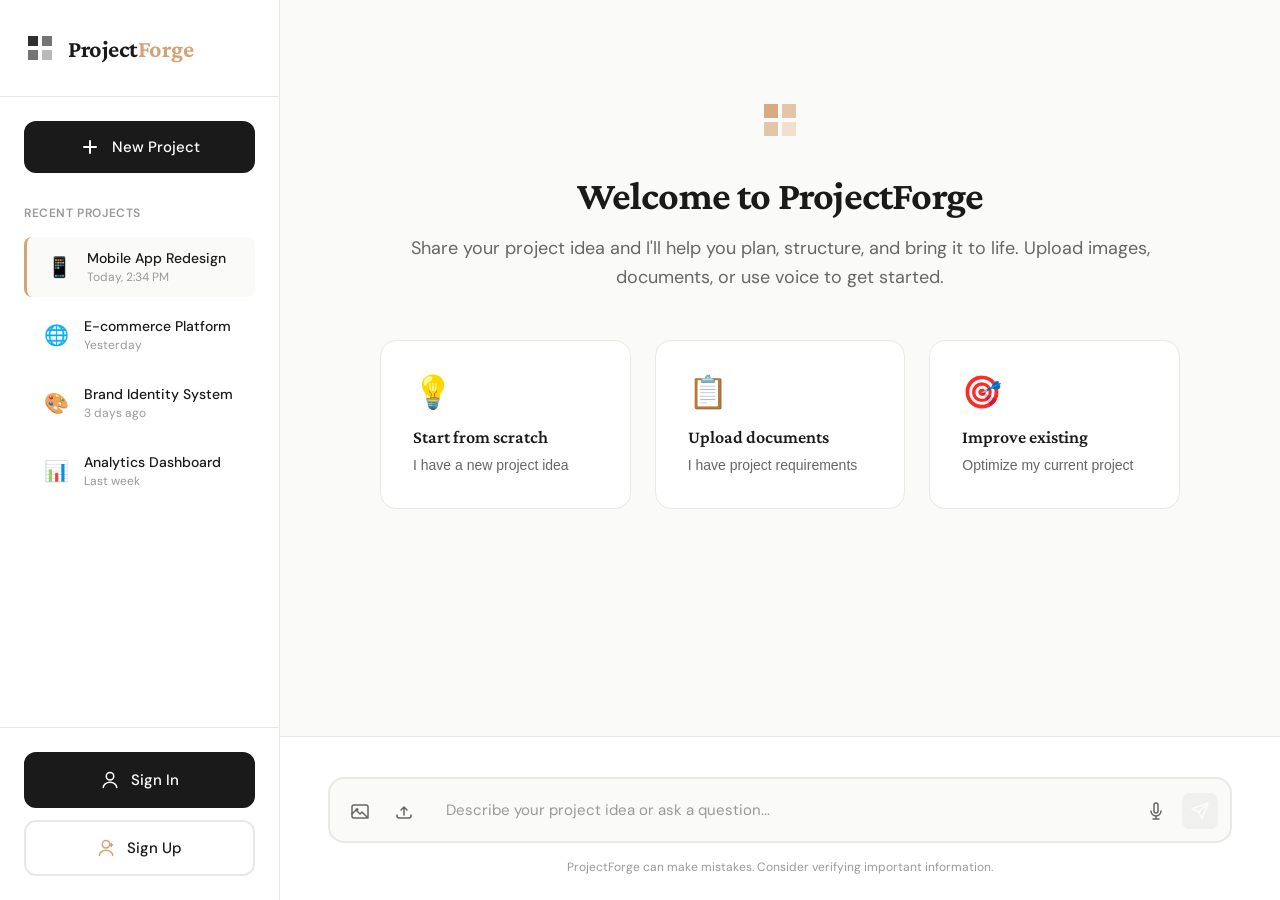
==== ui/index.html @ d743954e "Add files via upload" ====
<!DOCTYPE html>
<html lang="en">
<head>
    <meta charset="UTF-8">
    <meta name="viewport" content="width=device-width, initial-scale=1.0">
    <title>Project Forge - AI Project Manager</title>
    <link rel="stylesheet" href="styles.css">
    <link rel="preconnect" href="https://fonts.googleapis.com">
    <link rel="preconnect" href="https://fonts.gstatic.com" crossorigin>
    <link href="https://fonts.googleapis.com/css2?family=Crimson+Pro:wght@400;600;700&family=DM+Sans:wght@400;500;700&display=swap" rel="stylesheet">
</head>
<body>
    <div class="app-container">
        <!-- Sidebar -->
        <aside class="sidebar">
            <div class="sidebar-header">
                <div class="logo">
                    <svg width="32" height="32" viewBox="0 0 32 32" fill="none">
                        <rect x="4" y="4" width="10" height="10" fill="currentColor" opacity="0.9"/>
                        <rect x="18" y="4" width="10" height="10" fill="currentColor" opacity="0.6"/>
                        <rect x="4" y="18" width="10" height="10" fill="currentColor" opacity="0.6"/>
                        <rect x="18" y="18" width="10" height="10" fill="currentColor" opacity="0.3"/>
                    </svg>
                    <h1>Project<span>Forge</span></h1>
                </div>
            </div>

            <div class="sidebar-content">
                <button class="new-project-btn">
                    <svg width="20" height="20" viewBox="0 0 20 20" fill="none">
                        <path d="M10 4V16M4 10H16" stroke="currentColor" stroke-width="2" stroke-linecap="round"/>
                    </svg>
                    New Project
                </button>

                <div class="projects-section">
                    <h3 class="section-title">Recent Projects</h3>
                    <div class="project-list">
                        <div class="project-item active">
                            <div class="project-icon">📱</div>
                            <div class="project-info">
                                <div class="project-name">Mobile App Redesign</div>
                                <div class="project-date">Today, 2:34 PM</div>
                            </div>
                        </div>
                        <div class="project-item">
                            <div class="project-icon">🌐</div>
                            <div class="project-info">
                                <div class="project-name">E-commerce Platform</div>
                                <div class="project-date">Yesterday</div>
                            </div>
                        </div>
                        <div class="project-item">
                            <div class="project-icon">🎨</div>
                            <div class="project-info">
                                <div class="project-name">Brand Identity System</div>
                                <div class="project-date">3 days ago</div>
                            </div>
                        </div>
                        <div class="project-item">
                            <div class="project-icon">📊</div>
                            <div class="project-info">
                                <div class="project-name">Analytics Dashboard</div>
                                <div class="project-date">Last week</div>
                            </div>
                        </div>
                    </div>
                </div>
            </div>

            <div class="sidebar-footer">
                <div class="auth-section">
                    <button class="auth-btn signin-btn">
                        <svg width="18" height="18" viewBox="0 0 18 18" fill="none">
                            <path d="M9 9C11.0711 9 12.75 7.32107 12.75 5.25C12.75 3.17893 11.0711 1.5 9 1.5C6.92893 1.5 5.25 3.17893 5.25 5.25C5.25 7.32107 6.92893 9 9 9Z" stroke="currentColor" stroke-width="1.5"/>
                            <path d="M15.75 16.5C15.75 13.6005 12.7279 11.25 9 11.25C5.27208 11.25 2.25 13.6005 2.25 16.5" stroke="currentColor" stroke-width="1.5" stroke-linecap="round"/>
                        </svg>
                        Sign In
                    </button>
                    <button class="auth-btn signup-btn">
                        <svg width="18" height="18" viewBox="0 0 18 18" fill="none">
                            <path d="M9 9C11.0711 9 12.75 7.32107 12.75 5.25C12.75 3.17893 11.0711 1.5 9 1.5C6.92893 1.5 5.25 3.17893 5.25 5.25C5.25 7.32107 6.92893 9 9 9Z" stroke="currentColor" stroke-width="1.5"/>
                            <path d="M15.75 16.5C15.75 13.6005 12.7279 11.25 9 11.25C5.27208 11.25 2.25 13.6005 2.25 16.5" stroke="currentColor" stroke-width="1.5" stroke-linecap="round"/>
                            <path d="M14.25 4.5V7.5M12.75 6H15.75" stroke="currentColor" stroke-width="1.5" stroke-linecap="round"/>
                        </svg>
                        Sign Up
                    </button>
                </div>
            </div>
        </aside>

        <!-- Main Content -->
        <main class="main-content">
            <div class="chat-container">
                <div class="messages-area" id="messagesArea">
                    <!-- Welcome Message -->
                    <div class="welcome-message">
                        <div class="welcome-icon">
                            <svg width="48" height="48" viewBox="0 0 48 48" fill="none">
                                <rect x="8" y="8" width="14" height="14" fill="currentColor" opacity="0.9"/>
                                <rect x="26" y="8" width="14" height="14" fill="currentColor" opacity="0.6"/>
                                <rect x="8" y="26" width="14" height="14" fill="currentColor" opacity="0.6"/>
                                <rect x="26" y="26" width="14" height="14" fill="currentColor" opacity="0.3"/>
                            </svg>
                        </div>
                        <h2>Welcome to ProjectForge</h2>
                        <p>Share your project idea and I'll help you plan, structure, and bring it to life. Upload images, documents, or use voice to get started.</p>
                        
                        <div class="quick-actions">
                            <button class="quick-action-card">
                                <div class="qa-icon">💡</div>
                                <div class="qa-title">Start from scratch</div>
                                <div class="qa-desc">I have a new project idea</div>
                            </button>
                            <button class="quick-action-card">
                                <div class="qa-icon">📋</div>
                                <div class="qa-title">Upload documents</div>
                                <div class="qa-desc">I have project requirements</div>
                            </button>
                            <button class="quick-action-card">
                                <div class="qa-icon">🎯</div>
                                <div class="qa-title">Improve existing</div>
                                <div class="qa-desc">Optimize my current project</div>
                            </button>
                        </div>
                    </div>

                    <!-- Example Messages (hidden by default, shown after interaction) -->
                    <!-- User Message Example -->
                    <!-- <div class="message user-message">
                        <div class="message-content">
                            <p>I want to build a mobile app for fitness tracking</p>
                        </div>
                        <div class="message-avatar">You</div>
                    </div> -->

                    <!-- AI Message Example -->
                    <!-- <div class="message ai-message">
                        <div class="message-avatar">
                            <svg width="24" height="24" viewBox="0 0 24 24" fill="none">
                                <rect x="4" y="4" width="7" height="7" fill="currentColor" opacity="0.9"/>
                                <rect x="13" y="4" width="7" height="7" fill="currentColor" opacity="0.6"/>
                                <rect x="4" y="13" width="7" height="7" fill="currentColor" opacity="0.6"/>
                                <rect x="13" y="13" width="7" height="7" fill="currentColor" opacity="0.3"/>
                            </svg>
                        </div>
                        <div class="message-content">
                            <p>Great! A fitness tracking app. Let me help you plan this project...</p>
                        </div>
                    </div> -->
                </div>

                <!-- Input Area -->
                <div class="input-area">
                    <div class="attachments-preview" id="attachmentsPreview"></div>
                    
                    <div class="input-wrapper">
                        <div class="input-actions-left">
                            <button class="action-btn" id="imageUploadBtn" title="Upload Image">
                                <svg width="20" height="20" viewBox="0 0 20 20" fill="none">
                                    <rect x="2" y="4" width="16" height="13" rx="2" stroke="currentColor" stroke-width="1.5"/>
                                    <circle cx="7" cy="8.5" r="1.5" fill="currentColor"/>
                                    <path d="M2 13L6 9L10 13M10 13L12 11L18 17" stroke="currentColor" stroke-width="1.5" stroke-linecap="round" stroke-linejoin="round"/>
                                </svg>
                            </button>
                            <input type="file" id="imageInput" accept="image/*" multiple hidden>
                            
                            <button class="action-btn" id="fileUploadBtn" title="Upload File">
                                <svg width="20" height="20" viewBox="0 0 20 20" fill="none">
                                    <path d="M10 14V6M10 6L7 9M10 6L13 9" stroke="currentColor" stroke-width="1.5" stroke-linecap="round" stroke-linejoin="round"/>
                                    <path d="M3 14V15C3 16.1046 3.89543 17 5 17H15C16.1046 17 17 16.1046 17 15V14" stroke="currentColor" stroke-width="1.5" stroke-linecap="round"/>
                                </svg>
                            </button>
                            <input type="file" id="fileInput" accept=".pdf,.doc,.docx,.txt" multiple hidden>
                        </div>

                        <textarea 
                            id="messageInput" 
                            placeholder="Describe your project idea or ask a question..."
                            rows="1"
                        ></textarea>

                        <div class="input-actions-right">
                            <button class="action-btn voice-btn" id="voiceBtn" title="Voice Input">
                                <svg width="20" height="20" viewBox="0 0 20 20" fill="none" class="mic-icon">
                                    <rect x="8" y="2" width="4" height="10" rx="2" stroke="currentColor" stroke-width="1.5"/>
                                    <path d="M5 10C5 12.7614 7.23858 15 10 15C12.7614 15 15 12.7614 15 10" stroke="currentColor" stroke-width="1.5" stroke-linecap="round"/>
                                    <path d="M10 15V18M7 18H13" stroke="currentColor" stroke-width="1.5" stroke-linecap="round"/>
                                </svg>
                                <svg width="20" height="20" viewBox="0 0 20 20" fill="none" class="stop-icon" style="display: none;">
                                    <rect x="6" y="6" width="8" height="8" rx="1" fill="currentColor"/>
                                </svg>
                            </button>

                            <button class="send-btn" id="sendBtn" disabled>
                                <svg width="20" height="20" viewBox="0 0 20 20" fill="none">
                                    <path d="M18 2L9 11M18 2L12 18L9 11M18 2L2 8L9 11" stroke="currentColor" stroke-width="1.5" stroke-linecap="round" stroke-linejoin="round"/>
                                </svg>
                            </button>
                        </div>
                    </div>

                    <div class="input-footer">
                        <span class="footer-text">ProjectForge can make mistakes. Consider verifying important information.</span>
                    </div>
                </div>
            </div>
        </main>
    </div>

    <script src="script.js"></script>
</body>
</html>
---- ui/styles.css ----
:root {
    /* Color Palette - Refined Editorial */
    --color-primary: #1a1a1a;
    --color-secondary: #2d2d2d;
    --color-accent: #d4a373;
    --color-accent-hover: #c99966;
    --color-background: #fafaf8;
    --color-surface: #ffffff;
    --color-border: #e8e8e5;
    --color-text-primary: #1a1a1a;
    --color-text-secondary: #666666;
    --color-text-tertiary: #999999;
    --color-success: #4a7c59;
    --color-ai-gradient: linear-gradient(135deg, #2d2d2d 0%, #1a1a1a 100%);
    
    /* Spacing */
    --spacing-xs: 0.5rem;
    --spacing-sm: 0.75rem;
    --spacing-md: 1rem;
    --spacing-lg: 1.5rem;
    --spacing-xl: 2rem;
    --spacing-2xl: 3rem;
    
    /* Typography */
    --font-display: 'Crimson Pro', serif;
    --font-body: 'DM Sans', sans-serif;
    
    /* Borders */
    --border-radius-sm: 8px;
    --border-radius-md: 12px;
    --border-radius-lg: 16px;
    
    /* Shadows */
    --shadow-sm: 0 1px 3px rgba(0, 0, 0, 0.05);
    --shadow-md: 0 4px 12px rgba(0, 0, 0, 0.08);
    --shadow-lg: 0 8px 24px rgba(0, 0, 0, 0.12);
}

* {
    margin: 0;
    padding: 0;
    box-sizing: border-box;
}

body {
    font-family: var(--font-body);
    background: var(--color-background);
    color: var(--color-text-primary);
    overflow: hidden;
    -webkit-font-smoothing: antialiased;
    -moz-osx-font-smoothing: grayscale;
}

.app-container {
    display: flex;
    height: 100vh;
    overflow: hidden;
}

/* ===== SIDEBAR ===== */
.sidebar {
    width: 280px;
    background: var(--color-surface);
    border-right: 1px solid var(--color-border);
    display: flex;
    flex-direction: column;
    animation: slideInLeft 0.4s cubic-bezier(0.4, 0, 0.2, 1);
}

@keyframes slideInLeft {
    from {
        transform: translateX(-20px);
        opacity: 0;
    }
    to {
        transform: translateX(0);
        opacity: 1;
    }
}

.sidebar-header {
    padding: var(--spacing-xl) var(--spacing-lg);
    border-bottom: 1px solid var(--color-border);
}

.logo {
    display: flex;
    align-items: center;
    gap: var(--spacing-sm);
    color: var(--color-primary);
}

.logo h1 {
    font-family: var(--font-display);
    font-size: 1.5rem;
    font-weight: 700;
    letter-spacing: -0.02em;
}

.logo h1 span {
    color: var(--color-accent);
}

.sidebar-content {
    flex: 1;
    overflow-y: auto;
    padding: var(--spacing-lg);
}

.new-project-btn {
    width: 100%;
    padding: var(--spacing-md) var(--spacing-lg);
    background: var(--color-primary);
    color: white;
    border: none;
    border-radius: var(--border-radius-md);
    font-family: var(--font-body);
    font-size: 0.9375rem;
    font-weight: 500;
    cursor: pointer;
    display: flex;
    align-items: center;
    justify-content: center;
    gap: var(--spacing-sm);
    transition: all 0.2s ease;
    margin-bottom: var(--spacing-xl);
}

.new-project-btn:hover {
    background: var(--color-secondary);
    transform: translateY(-1px);
    box-shadow: var(--shadow-md);
}

.new-project-btn:active {
    transform: translateY(0);
}

.section-title {
    font-family: var(--font-body);
    font-size: 0.75rem;
    font-weight: 600;
    text-transform: uppercase;
    letter-spacing: 0.05em;
    color: var(--color-text-tertiary);
    margin-bottom: var(--spacing-md);
}

.project-list {
    display: flex;
    flex-direction: column;
    gap: var(--spacing-xs);
}

.project-item {
    display: flex;
    align-items: center;
    gap: var(--spacing-sm);
    padding: var(--spacing-sm) var(--spacing-md);
    border-radius: var(--border-radius-sm);
    cursor: pointer;
    transition: all 0.2s ease;
    animation: fadeInUp 0.3s ease backwards;
}

.project-item:nth-child(1) { animation-delay: 0.05s; }
.project-item:nth-child(2) { animation-delay: 0.1s; }
.project-item:nth-child(3) { animation-delay: 0.15s; }
.project-item:nth-child(4) { animation-delay: 0.2s; }

@keyframes fadeInUp {
    from {
        opacity: 0;
        transform: translateY(10px);
    }
    to {
        opacity: 1;
        transform: translateY(0);
    }
}

.project-item:hover {
    background: var(--color-background);
}

.project-item.active {
    background: var(--color-background);
    border-left: 3px solid var(--color-accent);
}

.project-icon {
    font-size: 1.25rem;
    width: 32px;
    height: 32px;
    display: flex;
    align-items: center;
    justify-content: center;
    flex-shrink: 0;
}

.project-info {
    flex: 1;
    min-width: 0;
}

.project-name {
    font-size: 0.875rem;
    font-weight: 500;
    color: var(--color-text-primary);
    white-space: nowrap;
    overflow: hidden;
    text-overflow: ellipsis;
}

.project-date {
    font-size: 0.75rem;
    color: var(--color-text-tertiary);
    margin-top: 2px;
}

.sidebar-footer {
    padding: var(--spacing-lg);
    border-top: 1px solid var(--color-border);
}

.auth-section {
    display: flex;
    flex-direction: column;
    gap: var(--spacing-sm);
}

.auth-btn {
    width: 100%;
    padding: var(--spacing-md) var(--spacing-lg);
    border: 2px solid var(--color-border);
    background: var(--color-surface);
    color: var(--color-text-primary);
    border-radius: var(--border-radius-md);
    font-family: var(--font-body);
    font-size: 0.9375rem;
    font-weight: 500;
    cursor: pointer;
    display: flex;
    align-items: center;
    justify-content: center;
    gap: var(--spacing-sm);
    transition: all 0.2s ease;
}

.auth-btn:hover {
    background: var(--color-background);
    border-color: var(--color-accent);
    transform: translateY(-1px);
}

.auth-btn:active {
    transform: translateY(0);
}

.signin-btn {
    background: var(--color-primary);
    color: white;
    border-color: var(--color-primary);
}

.signin-btn:hover {
    background: var(--color-secondary);
    border-color: var(--color-secondary);
}

.signup-btn svg {
    color: var(--color-accent);
}

.signup-btn:hover svg {
    color: var(--color-primary);
}

/* ===== MAIN CONTENT ===== */
.main-content {
    flex: 1;
    display: flex;
    flex-direction: column;
    overflow: hidden;
    animation: fadeIn 0.4s ease;
}

@keyframes fadeIn {
    from { opacity: 0; }
    to { opacity: 1; }
}

.chat-container {
    flex: 1;
    display: flex;
    flex-direction: column;
    overflow: hidden;
}

.messages-area {
    flex: 1;
    overflow-y: auto;
    padding: var(--spacing-2xl);
    scroll-behavior: smooth;
}

/* Welcome Message */
.welcome-message {
    max-width: 800px;
    margin: 0 auto;
    text-align: center;
    padding: var(--spacing-2xl) 0;
    animation: scaleIn 0.5s cubic-bezier(0.4, 0, 0.2, 1);
}

@keyframes scaleIn {
    from {
        opacity: 0;
        transform: scale(0.95);
    }
    to {
        opacity: 1;
        transform: scale(1);
    }
}

.welcome-icon {
    color: var(--color-accent);
    margin-bottom: var(--spacing-lg);
    animation: float 3s ease-in-out infinite;
}

@keyframes float {
    0%, 100% { transform: translateY(0); }
    50% { transform: translateY(-10px); }
}

.welcome-message h2 {
    font-family: var(--font-display);
    font-size: 2.5rem;
    font-weight: 700;
    color: var(--color-primary);
    margin-bottom: var(--spacing-md);
    letter-spacing: -0.02em;
}

.welcome-message p {
    font-size: 1.125rem;
    color: var(--color-text-secondary);
    line-height: 1.6;
    margin-bottom: var(--spacing-2xl);
}

.quick-actions {
    display: grid;
    grid-template-columns: repeat(auto-fit, minmax(200px, 1fr));
    gap: var(--spacing-lg);
    margin-top: var(--spacing-2xl);
}

.quick-action-card {
    background: var(--color-surface);
    border: 1px solid var(--color-border);
    border-radius: var(--border-radius-lg);
    padding: var(--spacing-xl);
    text-align: left;
    cursor: pointer;
    transition: all 0.3s cubic-bezier(0.4, 0, 0.2, 1);
    animation: fadeInUp 0.5s ease backwards;
}

.quick-action-card:nth-child(1) { animation-delay: 0.1s; }
.quick-action-card:nth-child(2) { animation-delay: 0.2s; }
.quick-action-card:nth-child(3) { animation-delay: 0.3s; }

.quick-action-card:hover {
    transform: translateY(-4px);
    box-shadow: var(--shadow-lg);
    border-color: var(--color-accent);
}

.qa-icon {
    font-size: 2rem;
    margin-bottom: var(--spacing-md);
}

.qa-title {
    font-family: var(--font-display);
    font-size: 1.125rem;
    font-weight: 600;
    color: var(--color-primary);
    margin-bottom: var(--spacing-xs);
}

.qa-desc {
    font-size: 0.875rem;
    color: var(--color-text-secondary);
    line-height: 1.5;
}

/* Messages */
.message {
    display: flex;
    gap: var(--spacing-md);
    margin-bottom: var(--spacing-xl);
    animation: slideUp 0.3s ease;
}

@keyframes slideUp {
    from {
        opacity: 0;
        transform: translateY(20px);
    }
    to {
        opacity: 1;
        transform: translateY(0);
    }
}

.user-message {
    flex-direction: row-reverse;
}

.message-avatar {
    width: 40px;
    height: 40px;
    border-radius: 50%;
    flex-shrink: 0;
    display: flex;
    align-items: center;
    justify-content: center;
    font-size: 0.875rem;
    font-weight: 600;
}

.user-message .message-avatar {
    background: var(--color-primary);
    color: white;
}

.ai-message .message-avatar {
    background: var(--color-ai-gradient);
    color: white;
}

.message-content {
    max-width: 70%;
    padding: var(--spacing-lg);
    border-radius: var(--border-radius-lg);
    line-height: 1.6;
}

.user-message .message-content {
    background: var(--color-primary);
    color: white;
    border-bottom-right-radius: 4px;
}

.ai-message .message-content {
    background: var(--color-surface);
    border: 1px solid var(--color-border);
    color: var(--color-text-primary);
    border-top-left-radius: 4px;
}

/* ===== INPUT AREA ===== */
.input-area {
    border-top: 1px solid var(--color-border);
    background: var(--color-surface);
    padding: var(--spacing-lg) var(--spacing-2xl);
}

.attachments-preview {
    display: flex;
    gap: var(--spacing-sm);
    margin-bottom: var(--spacing-md);
    flex-wrap: wrap;
}

.attachment-item {
    position: relative;
    display: inline-flex;
    align-items: center;
    gap: var(--spacing-xs);
    padding: var(--spacing-xs) var(--spacing-md);
    background: var(--color-background);
    border: 1px solid var(--color-border);
    border-radius: var(--border-radius-sm);
    font-size: 0.875rem;
    animation: scaleIn 0.2s ease;
}

.attachment-item img {
    width: 32px;
    height: 32px;
    object-fit: cover;
    border-radius: 4px;
}

.attachment-remove {
    margin-left: var(--spacing-xs);
    cursor: pointer;
    color: var(--color-text-tertiary);
    transition: color 0.2s ease;
}

.attachment-remove:hover {
    color: var(--color-text-primary);
}

.input-wrapper {
    display: flex;
    align-items: flex-end;
    gap: var(--spacing-sm);
    background: var(--color-background);
    border: 2px solid var(--color-border);
    border-radius: var(--border-radius-lg);
    padding: var(--spacing-sm);
    transition: all 0.2s ease;
}

.input-wrapper:focus-within {
    border-color: var(--color-accent);
    box-shadow: 0 0 0 4px rgba(212, 163, 115, 0.1);
}

.input-actions-left,
.input-actions-right {
    display: flex;
    align-items: center;
    gap: var(--spacing-xs);
}

.action-btn {
    width: 36px;
    height: 36px;
    border: none;
    background: transparent;
    color: var(--color-text-secondary);
    border-radius: var(--border-radius-sm);
    cursor: pointer;
    display: flex;
    align-items: center;
    justify-content: center;
    transition: all 0.2s ease;
}

.action-btn:hover {
    background: var(--color-border);
    color: var(--color-text-primary);
}

.action-btn:active {
    transform: scale(0.95);
}

.voice-btn.recording {
    background: #ef4444;
    color: white;
    animation: pulse 1.5s ease-in-out infinite;
}

@keyframes pulse {
    0%, 100% { opacity: 1; }
    50% { opacity: 0.7; }
}

.voice-btn.recording .mic-icon {
    display: none;
}

.voice-btn.recording .stop-icon {
    display: block !important;
}

#messageInput {
    flex: 1;
    border: none;
    background: transparent;
    font-family: var(--font-body);
    font-size: 0.9375rem;
    color: var(--color-text-primary);
    resize: none;
    outline: none;
    min-height: 24px;
    max-height: 200px;
    line-height: 1.5;
    padding: var(--spacing-xs) var(--spacing-sm);
}

#messageInput::placeholder {
    color: var(--color-text-tertiary);
}

.send-btn {
    width: 36px;
    height: 36px;
    border: none;
    background: var(--color-primary);
    color: white;
    border-radius: var(--border-radius-sm);
    cursor: pointer;
    display: flex;
    align-items: center;
    justify-content: center;
    transition: all 0.2s ease;
}

.send-btn:hover:not(:disabled) {
    background: var(--color-accent);
    transform: scale(1.05);
}

.send-btn:active:not(:disabled) {
    transform: scale(0.95);
}

.send-btn:disabled {
    background: var(--color-border);
    cursor: not-allowed;
    opacity: 0.5;
}

.input-footer {
    margin-top: var(--spacing-sm);
    text-align: center;
}

.footer-text {
    font-size: 0.75rem;
    color: var(--color-text-tertiary);
}

/* ===== SCROLLBAR ===== */
.messages-area::-webkit-scrollbar,
.sidebar-content::-webkit-scrollbar {
    width: 6px;
}

.messages-area::-webkit-scrollbar-track,
.sidebar-content::-webkit-scrollbar-track {
    background: transparent;
}

.messages-area::-webkit-scrollbar-thumb,
.sidebar-content::-webkit-scrollbar-thumb {
    background: var(--color-border);
    border-radius: 3px;
}

.messages-area::-webkit-scrollbar-thumb:hover,
.sidebar-content::-webkit-scrollbar-thumb:hover {
    background: var(--color-text-tertiary);
}

/* ===== RESPONSIVE ===== */
@media (max-width: 768px) {
    .sidebar {
        position: fixed;
        left: -280px;
        top: 0;
        height: 100vh;
        z-index: 100;
        transition: left 0.3s ease;
    }
    
    .sidebar.open {
        left: 0;
    }
    
    .main-content {
        width: 100%;
    }
    
    .messages-area {
        padding: var(--spacing-lg);
    }
    
    .input-area {
        padding: var(--spacing-md);
    }
    
    .message-content {
        max-width: 85%;
    }
    
    .welcome-message h2 {
        font-size: 2rem;
    }
    
    .quick-actions {
        grid-template-columns: 1fr;
    }
}
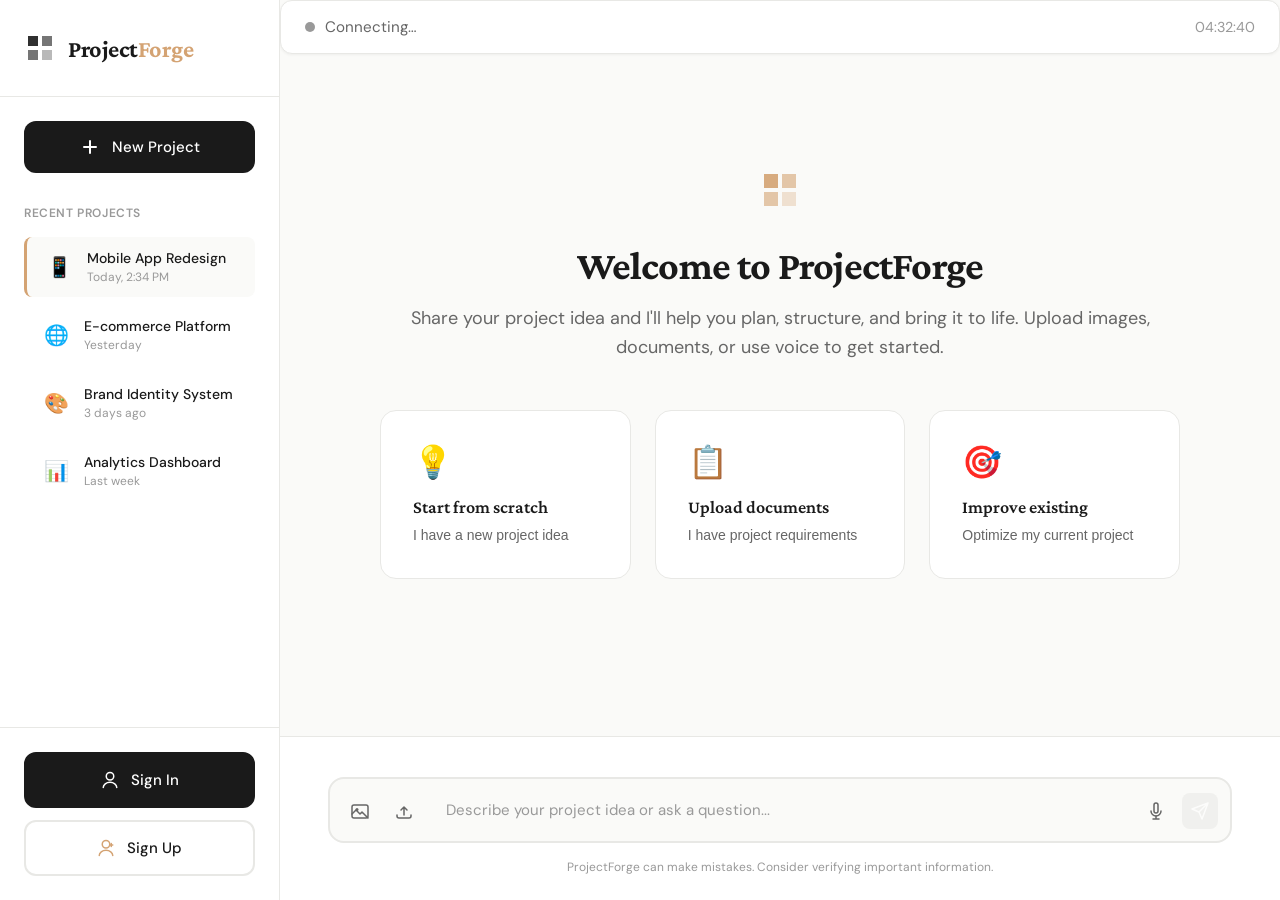
==== commit 73742a0e: "working engine phase 1" ====
--- a/ui/index.html
+++ b/ui/index.html
@@ -92,7 +92,15 @@
         <!-- Main Content -->
         <main class="main-content">
             <div class="chat-container">
-                <div class="messages-area" id="messagesArea">
+                
+                <div class="connection-bar">
+                    <div class="connection-left">
+                        <span class="connection-dot" id="connectionDot"></span>
+                        <span class="connection-text" id="statusText">Connecting…</span>
+                    </div>
+                    <div class="connection-right" id="clockText">--:--:--</div>
+                </div>
+<div class="messages-area" id="messagesArea">
                     <!-- Welcome Message -->
                     <div class="welcome-message">
                         <div class="welcome-icon">
--- a/ui/styles.css
+++ b/ui/styles.css
@@ -392,6 +392,400 @@
     margin-bottom: var(--spacing-xs);
 }
 
+.qa-desc:root {
+    /* Color Palette - Refined Editorial */
+    --color-primary: #1a1a1a;
+    --color-secondary: #2d2d2d;
+    --color-accent: #d4a373;
+    --color-accent-hover: #c99966;
+    --color-background: #fafaf8;
+    --color-surface: #ffffff;
+    --color-border: #e8e8e5;
+    --color-text-primary: #1a1a1a;
+    --color-text-secondary: #666666;
+    --color-text-tertiary: #999999;
+    --color-success: #4a7c59;
+    --color-ai-gradient: linear-gradient(135deg, #2d2d2d 0%, #1a1a1a 100%);
+    
+    /* Spacing */
+    --spacing-xs: 0.5rem;
+    --spacing-sm: 0.75rem;
+    --spacing-md: 1rem;
+    --spacing-lg: 1.5rem;
+    --spacing-xl: 2rem;
+    --spacing-2xl: 3rem;
+    
+    /* Typography */
+    --font-display: 'Crimson Pro', serif;
+    --font-body: 'DM Sans', sans-serif;
+    
+    /* Borders */
+    --border-radius-sm: 8px;
+    --border-radius-md: 12px;
+    --border-radius-lg: 16px;
+    
+    /* Shadows */
+    --shadow-sm: 0 1px 3px rgba(0, 0, 0, 0.05);
+    --shadow-md: 0 4px 12px rgba(0, 0, 0, 0.08);
+    --shadow-lg: 0 8px 24px rgba(0, 0, 0, 0.12);
+}
+
+* {
+    margin: 0;
+    padding: 0;
+    box-sizing: border-box;
+}
+
+body {
+    font-family: var(--font-body);
+    background: var(--color-background);
+    color: var(--color-text-primary);
+    overflow: hidden;
+    -webkit-font-smoothing: antialiased;
+    -moz-osx-font-smoothing: grayscale;
+}
+
+.app-container {
+    display: flex;
+    height: 100vh;
+    overflow: hidden;
+}
+
+/* ===== SIDEBAR ===== */
+.sidebar {
+    width: 280px;
+    background: var(--color-surface);
+    border-right: 1px solid var(--color-border);
+    display: flex;
+    flex-direction: column;
+    animation: slideInLeft 0.4s cubic-bezier(0.4, 0, 0.2, 1);
+}
+
+@keyframes slideInLeft {
+    from {
+        transform: translateX(-20px);
+        opacity: 0;
+    }
+    to {
+        transform: translateX(0);
+        opacity: 1;
+    }
+}
+
+.sidebar-header {
+    padding: var(--spacing-xl) var(--spacing-lg);
+    border-bottom: 1px solid var(--color-border);
+}
+
+.logo {
+    display: flex;
+    align-items: center;
+    gap: var(--spacing-sm);
+    color: var(--color-primary);
+}
+
+.logo h1 {
+    font-family: var(--font-display);
+    font-size: 1.5rem;
+    font-weight: 700;
+    letter-spacing: -0.02em;
+}
+
+.logo h1 span {
+    color: var(--color-accent);
+}
+
+.sidebar-content {
+    flex: 1;
+    overflow-y: auto;
+    padding: var(--spacing-lg);
+}
+
+.new-project-btn {
+    width: 100%;
+    padding: var(--spacing-md) var(--spacing-lg);
+    background: var(--color-primary);
+    color: white;
+    border: none;
+    border-radius: var(--border-radius-md);
+    font-family: var(--font-body);
+    font-size: 0.9375rem;
+    font-weight: 500;
+    cursor: pointer;
+    display: flex;
+    align-items: center;
+    justify-content: center;
+    gap: var(--spacing-sm);
+    transition: all 0.2s ease;
+    margin-bottom: var(--spacing-xl);
+}
+
+.new-project-btn:hover {
+    background: var(--color-secondary);
+    transform: translateY(-1px);
+    box-shadow: var(--shadow-md);
+}
+
+.new-project-btn:active {
+    transform: translateY(0);
+}
+
+.section-title {
+    font-family: var(--font-body);
+    font-size: 0.75rem;
+    font-weight: 600;
+    text-transform: uppercase;
+    letter-spacing: 0.05em;
+    color: var(--color-text-tertiary);
+    margin-bottom: var(--spacing-md);
+}
+
+.project-list {
+    display: flex;
+    flex-direction: column;
+    gap: var(--spacing-xs);
+}
+
+.project-item {
+    display: flex;
+    align-items: center;
+    gap: var(--spacing-sm);
+    padding: var(--spacing-sm) var(--spacing-md);
+    border-radius: var(--border-radius-sm);
+    cursor: pointer;
+    transition: all 0.2s ease;
+    animation: fadeInUp 0.3s ease backwards;
+}
+
+.project-item:nth-child(1) { animation-delay: 0.05s; }
+.project-item:nth-child(2) { animation-delay: 0.1s; }
+.project-item:nth-child(3) { animation-delay: 0.15s; }
+.project-item:nth-child(4) { animation-delay: 0.2s; }
+
+@keyframes fadeInUp {
+    from {
+        opacity: 0;
+        transform: translateY(10px);
+    }
+    to {
+        opacity: 1;
+        transform: translateY(0);
+    }
+}
+
+.project-item:hover {
+    background: var(--color-background);
+}
+
+.project-item.active {
+    background: var(--color-background);
+    border-left: 3px solid var(--color-accent);
+}
+
+.project-icon {
+    font-size: 1.25rem;
+    width: 32px;
+    height: 32px;
+    display: flex;
+    align-items: center;
+    justify-content: center;
+    flex-shrink: 0;
+}
+
+.project-info {
+    flex: 1;
+    min-width: 0;
+}
+
+.project-name {
+    font-size: 0.875rem;
+    font-weight: 500;
+    color: var(--color-text-primary);
+    white-space: nowrap;
+    overflow: hidden;
+    text-overflow: ellipsis;
+}
+
+.project-date {
+    font-size: 0.75rem;
+    color: var(--color-text-tertiary);
+    margin-top: 2px;
+}
+
+.sidebar-footer {
+    padding: var(--spacing-lg);
+    border-top: 1px solid var(--color-border);
+}
+
+.auth-section {
+    display: flex;
+    flex-direction: column;
+    gap: var(--spacing-sm);
+}
+
+.auth-btn {
+    width: 100%;
+    padding: var(--spacing-md) var(--spacing-lg);
+    border: 2px solid var(--color-border);
+    background: var(--color-surface);
+    color: var(--color-text-primary);
+    border-radius: var(--border-radius-md);
+    font-family: var(--font-body);
+    font-size: 0.9375rem;
+    font-weight: 500;
+    cursor: pointer;
+    display: flex;
+    align-items: center;
+    justify-content: center;
+    gap: var(--spacing-sm);
+    transition: all 0.2s ease;
+}
+
+.auth-btn:hover {
+    background: var(--color-background);
+    border-color: var(--color-accent);
+    transform: translateY(-1px);
+}
+
+.auth-btn:active {
+    transform: translateY(0);
+}
+
+.signin-btn {
+    background: var(--color-primary);
+    color: white;
+    border-color: var(--color-primary);
+}
+
+.signin-btn:hover {
+    background: var(--color-secondary);
+    border-color: var(--color-secondary);
+}
+
+.signup-btn svg {
+    color: var(--color-accent);
+}
+
+.signup-btn:hover svg {
+    color: var(--color-primary);
+}
+
+/* ===== MAIN CONTENT ===== */
+.main-content {
+    flex: 1;
+    display: flex;
+    flex-direction: column;
+    overflow: hidden;
+    animation: fadeIn 0.4s ease;
+}
+
+@keyframes fadeIn {
+    from { opacity: 0; }
+    to { opacity: 1; }
+}
+
+.chat-container {
+    flex: 1;
+    display: flex;
+    flex-direction: column;
+    overflow: hidden;
+}
+
+.messages-area {
+    flex: 1;
+    overflow-y: auto;
+    padding: var(--spacing-2xl);
+    scroll-behavior: smooth;
+}
+
+/* Welcome Message */
+.welcome-message {
+    max-width: 800px;
+    margin: 0 auto;
+    text-align: center;
+    padding: var(--spacing-2xl) 0;
+    animation: scaleIn 0.5s cubic-bezier(0.4, 0, 0.2, 1);
+}
+
+@keyframes scaleIn {
+    from {
+        opacity: 0;
+        transform: scale(0.95);
+    }
+    to {
+        opacity: 1;
+        transform: scale(1);
+    }
+}
+
+.welcome-icon {
+    color: var(--color-accent);
+    margin-bottom: var(--spacing-lg);
+    animation: float 3s ease-in-out infinite;
+}
+
+@keyframes float {
+    0%, 100% { transform: translateY(0); }
+    50% { transform: translateY(-10px); }
+}
+
+.welcome-message h2 {
+    font-family: var(--font-display);
+    font-size: 2.5rem;
+    font-weight: 700;
+    color: var(--color-primary);
+    margin-bottom: var(--spacing-md);
+    letter-spacing: -0.02em;
+}
+
+.welcome-message p {
+    font-size: 1.125rem;
+    color: var(--color-text-secondary);
+    line-height: 1.6;
+    margin-bottom: var(--spacing-2xl);
+}
+
+.quick-actions {
+    display: grid;
+    grid-template-columns: repeat(auto-fit, minmax(200px, 1fr));
+    gap: var(--spacing-lg);
+    margin-top: var(--spacing-2xl);
+}
+
+.quick-action-card {
+    background: var(--color-surface);
+    border: 1px solid var(--color-border);
+    border-radius: var(--border-radius-lg);
+    padding: var(--spacing-xl);
+    text-align: left;
+    cursor: pointer;
+    transition: all 0.3s cubic-bezier(0.4, 0, 0.2, 1);
+    animation: fadeInUp 0.5s ease backwards;
+}
+
+.quick-action-card:nth-child(1) { animation-delay: 0.1s; }
+.quick-action-card:nth-child(2) { animation-delay: 0.2s; }
+.quick-action-card:nth-child(3) { animation-delay: 0.3s; }
+
+.quick-action-card:hover {
+    transform: translateY(-4px);
+    box-shadow: var(--shadow-lg);
+    border-color: var(--color-accent);
+}
+
+.qa-icon {
+    font-size: 2rem;
+    margin-bottom: var(--spacing-md);
+}
+
+.qa-title {
+    font-family: var(--font-display);
+    font-size: 1.125rem;
+    font-weight: 600;
+    color: var(--color-primary);
+    margin-bottom: var(--spacing-xs);
+}
+
 .qa-desc {
     font-size: 0.875rem;
     color: var(--color-text-secondary);
@@ -692,3 +1086,159 @@
         grid-template-columns: 1fr;
     }
 }
+
+
+/* Added from script.js (was injected dynamically) */
+@keyframes fadeOut {
+    from { opacity: 1; transform: scale(1); }
+    to { opacity: 0; transform: scale(0.95); }
+}
+
+
+
+/* ===== RIGHT PANEL (Jarvis-style quick access, ProjectForge palette) ===== */
+.right-panel{
+    width: 260px;
+    background: var(--color-surface);
+    border-left: 1px solid var(--color-border);
+    display:flex;
+    flex-direction:column;
+    padding: var(--spacing-lg);
+    gap: var(--spacing-lg);
+    overflow:auto;
+    animation: slideInRight 0.4s cubic-bezier(0.4, 0, 0.2, 1);
+}
+@keyframes slideInRight{
+    from{ transform: translateX(18px); opacity:0; }
+    to{ transform: translateX(0); opacity:1; }
+}
+.right-panel-header{
+    display:flex;
+    align-items:center;
+    justify-content:space-between;
+    gap: var(--spacing-sm);
+}
+.right-panel-header h3{
+    font-family: var(--font-display);
+    font-size: 1.15rem;
+    color: var(--color-text-primary);
+    font-weight: 600;
+}
+.conn-pill{
+    display:flex;
+    align-items:center;
+    gap: 0.5rem;
+    padding: 0.35rem 0.6rem;
+    border: 1px solid var(--color-border);
+    border-radius: 999px;
+    font-size: 0.8rem;
+    color: var(--color-text-secondary);
+    background: var(--color-background);
+}
+.conn-dot{
+    width: 8px; height: 8px; border-radius: 50%;
+    background: var(--color-text-tertiary);
+}
+.conn-dot.online{ background: var(--color-success); }
+.conn-dot.offline{ background: #c0392b; }
+
+.right-panel-section{
+    display:flex;
+    flex-direction:column;
+    gap: var(--spacing-xs);
+}
+.rp-title{
+    font-size: 0.8rem;
+    color: var(--color-text-tertiary);
+    letter-spacing: 0.08em;
+    text-transform: uppercase;
+    margin-bottom: 0.25rem;
+}
+.rp-btn{
+    width:100%;
+    text-align:left;
+    border:1px solid var(--color-border);
+    background: var(--color-surface);
+    padding: 0.7rem 0.8rem;
+    border-radius: var(--border-radius-sm);
+    cursor:pointer;
+    transition: transform 0.15s ease, box-shadow 0.15s ease, border-color 0.15s ease;
+    color: var(--color-text-primary);
+    font-family: var(--font-body);
+    font-size: 0.95rem;
+}
+.rp-btn:hover{
+    border-color: rgba(212,163,115,0.65);
+    box-shadow: var(--shadow-sm);
+    transform: translateY(-1px);
+}
+.rp-btn:active{ transform: translateY(0); }
+
+.right-panel-footer{
+    margin-top:auto;
+    padding-top: var(--spacing-md);
+    border-top: 1px solid var(--color-border);
+    display:flex;
+    flex-direction:column;
+    gap: var(--spacing-sm);
+}
+.rp-meta{
+    display:flex;
+    justify-content:space-between;
+    gap: var(--spacing-sm);
+    font-size: 0.85rem;
+}
+.rp-meta-label{ color: var(--color-text-tertiary); }
+.rp-meta-value{ color: var(--color-text-secondary); text-align:right; word-break:break-all; }
+
+/* Connection bar inside chat area */
+.connection-bar{
+    display:flex;
+    align-items:center;
+    justify-content:space-between;
+    padding: var(--spacing-md) var(--spacing-lg);
+    border: 1px solid var(--color-border);
+    border-radius: var(--border-radius-md);
+    background: var(--color-surface);
+    box-shadow: var(--shadow-sm);
+    margin-bottom: var(--spacing-md);
+}
+.connection-left{ display:flex; align-items:center; gap: 0.6rem; }
+.connection-dot{
+    width:10px;height:10px;border-radius:50%;
+    background: var(--color-text-tertiary);
+}
+.connection-dot.online{ background: var(--color-success); }
+.connection-dot.offline{ background: #c0392b; }
+.connection-text{ color: var(--color-text-secondary); font-size: 0.95rem; }
+.connection-right{
+    font-family: var(--font-body);
+    color: var(--color-text-tertiary);
+    font-size: 0.9rem;
+}
+@media (max-width: 1100px){
+    .right-panel{ display:none; }
+}
+
+
+/* Typing indicator */
+.typing-indicator{
+    display:flex;
+    gap: 6px;
+    align-items:center;
+    padding: 0.4rem 0;
+}
+.typing-indicator span{
+    width: 8px;
+    height: 8px;
+    border-radius: 50%;
+    background: var(--color-text-tertiary);
+    display:inline-block;
+    animation: typingBounce 1.1s ease-in-out infinite;
+}
+.typing-indicator span:nth-child(2){ animation-delay: 0.15s; }
+.typing-indicator span:nth-child(3){ animation-delay: 0.3s; }
+@keyframes typingBounce{
+    0%, 60%, 100% { transform: translateY(0); opacity: 0.4; }
+    30% { transform: translateY(-6px); opacity: 1; }
+}
